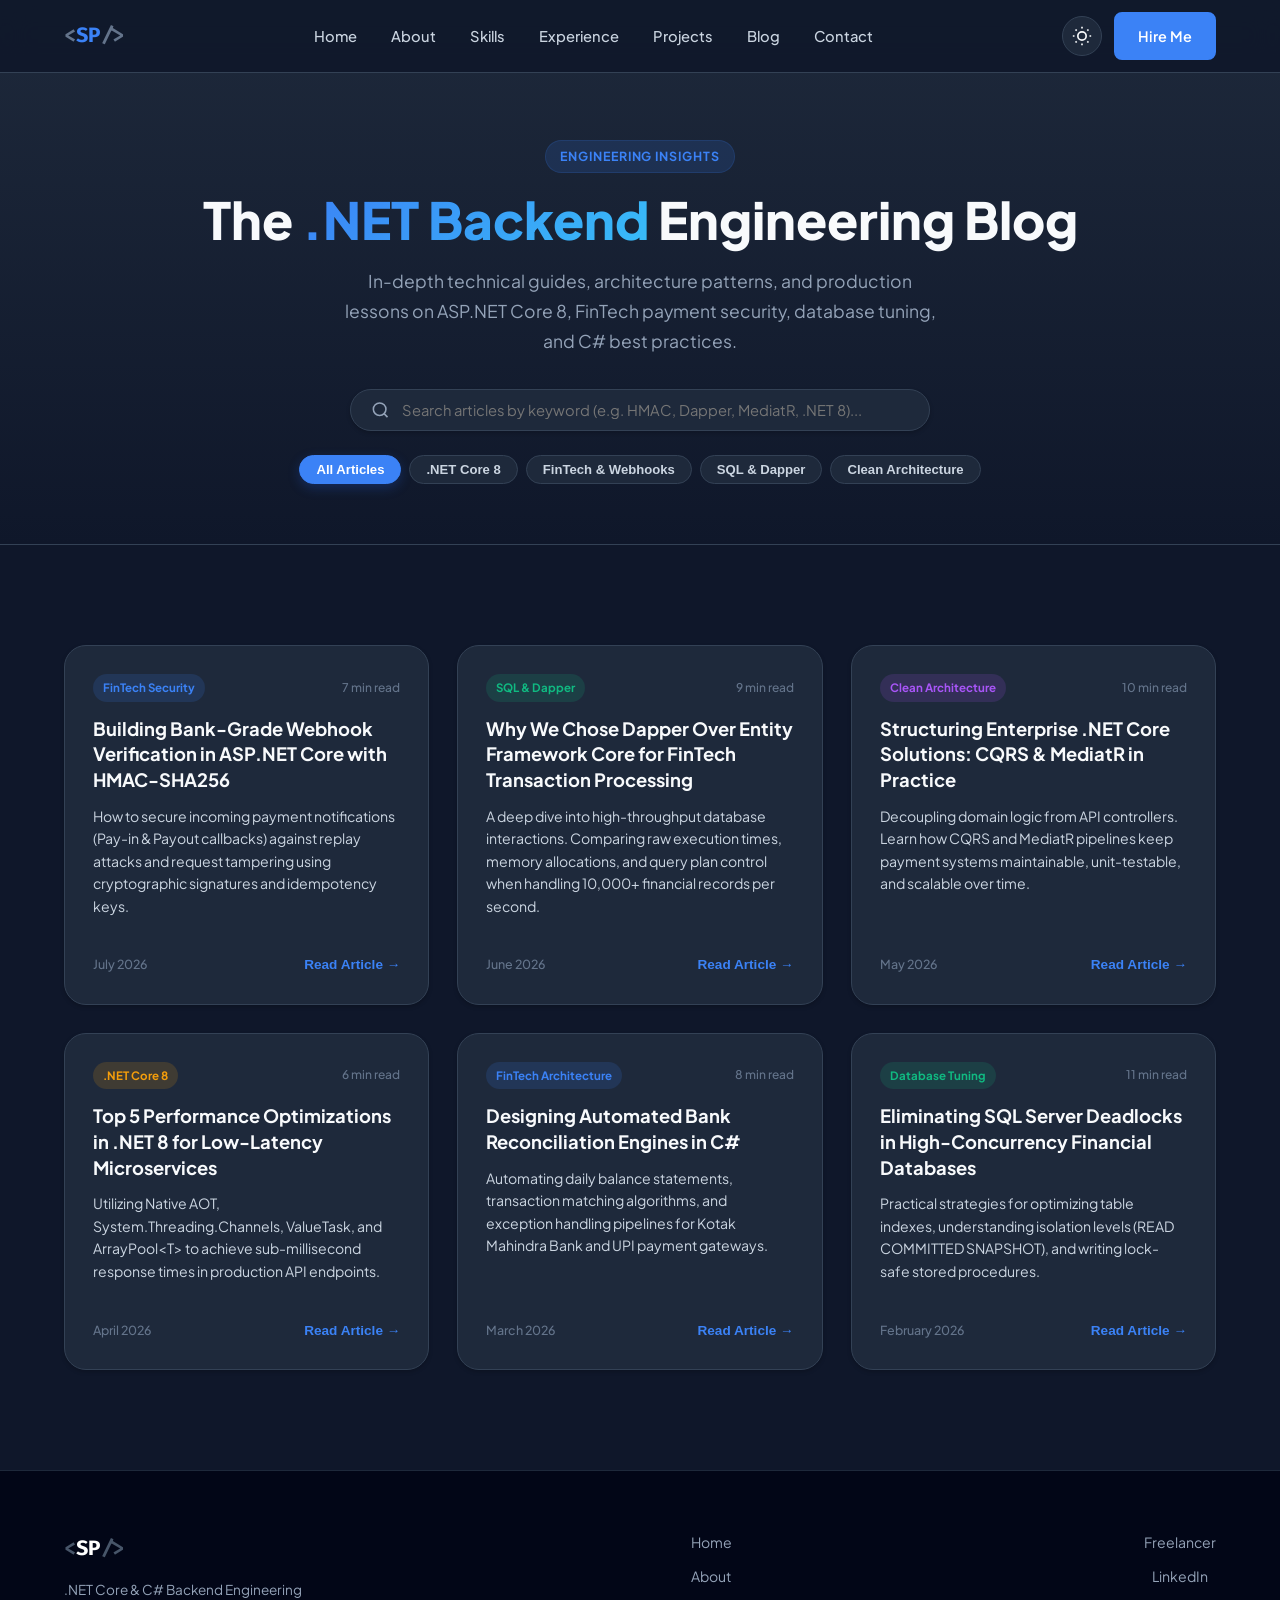
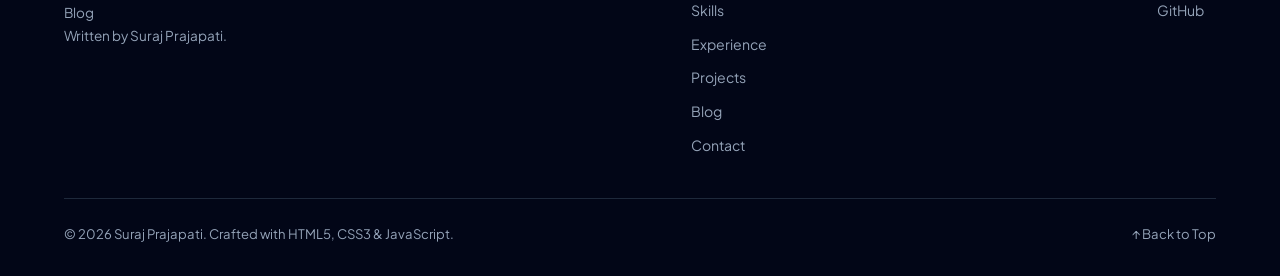
==== blog.html @ 9e641039 "Update portfolio & blog" ====
<!DOCTYPE html>
<html lang="en" data-theme="dark">
<head>
  <meta charset="UTF-8" />
  <meta name="viewport" content="width=device-width, initial-scale=1.0" />
  <title>.NET Core & Backend Engineering Blog | Suraj Prajapati</title>
  <meta name="description" content="Technical articles on ASP.NET Core 8, C#, FinTech Payment Gateways, HMAC Webhooks, Clean Architecture, and SQL Server performance optimization by Suraj Prajapati." />
  <meta name="keywords" content=".NET Core Blog, C# Tutorials, Payment Gateway Webhooks, ASP.NET Core 8, Dapper vs EF Core, Clean Architecture C#" />
  <link rel="preconnect" href="https://fonts.googleapis.com" />
  <link rel="preconnect" href="https://fonts.gstatic.com" crossorigin />
  <link href="https://fonts.googleapis.com/css2?family=Plus+Jakarta+Sans:wght@300;400;500;600;700;800&family=Fira+Code:wght@400;500;600&display=swap" rel="stylesheet" />
  <link rel="stylesheet" href="style.css" />
</head>
<body>

  <!-- ===== NAVIGATION ===== -->
  <nav class="navbar" id="navbar">
    <div class="nav-container">
      <a href="index.html" class="nav-logo">
        <span class="logo-bracket">&lt;</span>SP<span class="logo-bracket">/&gt;</span>
      </a>
      <ul class="nav-links" id="navLinks">
        <li><a href="index.html#hero" class="nav-link">Home</a></li>
        <li><a href="index.html#about" class="nav-link">About</a></li>
        <li><a href="index.html#skills" class="nav-link">Skills</a></li>
        <li><a href="index.html#experience" class="nav-link">Experience</a></li>
        <li><a href="index.html#projects" class="nav-link">Projects</a></li>
        <li><a href="blog.html" class="nav-link active">Blog</a></li>
        <li><a href="index.html#contact" class="nav-link">Contact</a></li>
      </ul>
      <div class="nav-actions">
        <button class="theme-toggle" id="themeToggle" title="Toggle Theme" aria-label="Toggle theme">
          <svg class="sun-icon" width="20" height="20" viewBox="0 0 24 24" fill="none" stroke="currentColor" stroke-width="2"><circle cx="12" cy="12" r="5"/><path d="M12 1v2M12 21v2M4.22 4.22l1.42 1.42M18.36 18.36l1.42 1.42M1 12h2M21 12h2M4.22 19.78l1.42-1.42M18.36 5.64l1.42-1.42"/></svg>
          <svg class="moon-icon" width="20" height="20" viewBox="0 0 24 24" fill="none" stroke="currentColor" stroke-width="2"><path d="M21 12.79A9 9 0 1 1 11.21 3 7 7 0 0 0 21 12.79z"/></svg>
        </button>
        <a href="index.html#contact" class="btn btn-primary nav-cta">Hire Me</a>
      </div>
      <button class="hamburger" id="hamburger" aria-label="Toggle menu">
        <span></span><span></span><span></span>
      </button>
    </div>
  </nav>

  <!-- ===== BLOG HERO HEADER ===== -->
  <section class="blog-hero">
    <div class="container">
      <div class="blog-hero-content">
        <span class="section-tag">Engineering Insights</span>
        <h1 class="blog-title">The <span class="highlight">.NET Backend</span> Engineering Blog</h1>
        <p class="blog-subtitle">
          In-depth technical guides, architecture patterns, and production lessons on ASP.NET Core 8,
          FinTech payment security, database tuning, and C# best practices.
        </p>
        <div class="blog-search-bar">
          <svg width="20" height="20" viewBox="0 0 24 24" fill="none" stroke="currentColor" stroke-width="2"><circle cx="11" cy="11" r="8"/><line x1="21" y1="21" x2="16.65" y2="16.65"/></svg>
          <input type="text" id="blogSearchInput" placeholder="Search articles by keyword (e.g. HMAC, Dapper, MediatR, .NET 8)..." />
        </div>
        <div class="blog-tags-filter" id="blogFilterTags">
          <button class="filter-tag active" data-tag="all">All Articles</button>
          <button class="filter-tag" data-tag="netcore">.NET Core 8</button>
          <button class="filter-tag" data-tag="fintech">FinTech & Webhooks</button>
          <button class="filter-tag" data-tag="database">SQL & Dapper</button>
          <button class="filter-tag" data-tag="architecture">Clean Architecture</button>
        </div>
      </div>
    </div>
  </section>

  <!-- ===== BLOG POSTS GRID ===== -->
  <section class="section blog-grid-section">
    <div class="container">
      <div class="blog-grid" id="blogGrid">

        <!-- ARTICLE 1 -->
        <article class="blog-card" data-category="fintech" data-keywords="hmac sha256 webhook payment gateway security fintech net 8 c#">
          <div class="blog-card-meta">
            <span class="blog-badge fintech">FinTech Security</span>
            <span class="blog-read-time">7 min read</span>
          </div>
          <h2 class="blog-card-title">Building Bank-Grade Webhook Verification in ASP.NET Core with HMAC-SHA256</h2>
          <p class="blog-card-excerpt">
            How to secure incoming payment notifications (Pay-in & Payout callbacks) against replay attacks and request tampering using cryptographic signatures and idempotency keys.
          </p>
          <div class="blog-card-footer">
            <span class="blog-date">July 2026</span>
            <button class="read-article-btn" onclick="openBlogModal('post-1')">Read Article →</button>
          </div>
        </article>

        <!-- ARTICLE 2 -->
        <article class="blog-card" data-category="database" data-keywords="dapper ef core sql server performance high throughput benchmark c#">
          <div class="blog-card-meta">
            <span class="blog-badge database">SQL & Dapper</span>
            <span class="blog-read-time">9 min read</span>
          </div>
          <h2 class="blog-card-title">Why We Chose Dapper Over Entity Framework Core for FinTech Transaction Processing</h2>
          <p class="blog-card-excerpt">
            A deep dive into high-throughput database interactions. Comparing raw execution times, memory allocations, and query plan control when handling 10,000+ financial records per second.
          </p>
          <div class="blog-card-footer">
            <span class="blog-date">June 2026</span>
            <button class="read-article-btn" onclick="openBlogModal('post-2')">Read Article →</button>
          </div>
        </article>

        <!-- ARTICLE 3 -->
        <article class="blog-card" data-category="architecture" data-keywords="clean architecture cqrs mediatR solid principles pattern net 8">
          <div class="blog-card-meta">
            <span class="blog-badge architecture">Clean Architecture</span>
            <span class="blog-read-time">10 min read</span>
          </div>
          <h2 class="blog-card-title">Structuring Enterprise .NET Core Solutions: CQRS & MediatR in Practice</h2>
          <p class="blog-card-excerpt">
            Decoupling domain logic from API controllers. Learn how CQRS and MediatR pipelines keep payment systems maintainable, unit-testable, and scalable over time.
          </p>
          <div class="blog-card-footer">
            <span class="blog-date">May 2026</span>
            <button class="read-article-btn" onclick="openBlogModal('post-3')">Read Article →</button>
          </div>
        </article>

        <!-- ARTICLE 4 -->
        <article class="blog-card" data-category="netcore" data-keywords="net 8 performance garbage collector memory optimization async await">
          <div class="blog-card-meta">
            <span class="blog-badge netcore">.NET Core 8</span>
            <span class="blog-read-time">6 min read</span>
          </div>
          <h2 class="blog-card-title">Top 5 Performance Optimizations in .NET 8 for Low-Latency Microservices</h2>
          <p class="blog-card-excerpt">
            Utilizing Native AOT, System.Threading.Channels, ValueTask, and ArrayPool&lt;T&gt; to achieve sub-millisecond response times in production API endpoints.
          </p>
          <div class="blog-card-footer">
            <span class="blog-date">April 2026</span>
            <button class="read-article-btn" onclick="openBlogModal('post-4')">Read Article →</button>
          </div>
        </article>

        <!-- ARTICLE 5 -->
        <article class="blog-card" data-category="fintech" data-keywords="bank reconciliation kotak mahindra auto match algorithm batch processing">
          <div class="blog-card-meta">
            <span class="blog-badge fintech">FinTech Architecture</span>
            <span class="blog-read-time">8 min read</span>
          </div>
          <h2 class="blog-card-title">Designing Automated Bank Reconciliation Engines in C#</h2>
          <p class="blog-card-excerpt">
            Automating daily balance statements, transaction matching algorithms, and exception handling pipelines for Kotak Mahindra Bank and UPI payment gateways.
          </p>
          <div class="blog-card-footer">
            <span class="blog-date">March 2026</span>
            <button class="read-article-btn" onclick="openBlogModal('post-5')">Read Article →</button>
          </div>
        </article>

        <!-- ARTICLE 6 -->
        <article class="blog-card" data-category="database" data-keywords="sql server indexing stored procedure deadlock query optimization locking">
          <div class="blog-card-meta">
            <span class="blog-badge database">Database Tuning</span>
            <span class="blog-read-time">11 min read</span>
          </div>
          <h2 class="blog-card-title">Eliminating SQL Server Deadlocks in High-Concurrency Financial Databases</h2>
          <p class="blog-card-excerpt">
            Practical strategies for optimizing table indexes, understanding isolation levels (READ COMMITTED SNAPSHOT), and writing lock-safe stored procedures.
          </p>
          <div class="blog-card-footer">
            <span class="blog-date">February 2026</span>
            <button class="read-article-btn" onclick="openBlogModal('post-6')">Read Article →</button>
          </div>
        </article>

      </div>
    </div>
  </section>

  <!-- ===== FULL ARTICLE MODAL DIALOG ===== -->
  <div class="blog-modal-backdrop" id="blogModalBackdrop">
    <div class="blog-modal-container">
      <button class="blog-modal-close" onclick="closeBlogModal()">&times;</button>
      <div class="blog-modal-content" id="blogModalContent">
        <!-- Content inserted dynamically via JS -->
      </div>
    </div>
  </div>

  <!-- ===== FOOTER ===== -->
  <footer class="footer">
    <div class="container">
      <div class="footer-content">
        <div class="footer-brand">
          <a href="index.html" class="nav-logo">
            <span class="logo-bracket">&lt;</span>SP<span class="logo-bracket">/&gt;</span>
          </a>
          <p>.NET Core & C# Backend Engineering Blog<br/>Written by Suraj Prajapati.</p>
        </div>
        <div class="footer-links">
          <a href="index.html#hero">Home</a>
          <a href="index.html#about">About</a>
          <a href="index.html#skills">Skills</a>
          <a href="index.html#experience">Experience</a>
          <a href="index.html#projects">Projects</a>
          <a href="blog.html">Blog</a>
          <a href="index.html#contact">Contact</a>
        </div>
        <div class="footer-socials">
          <a href="https://www.freelancer.in/u/SurajBelduha08" target="_blank" rel="noopener" class="social-link">Freelancer</a>
          <a href="https://www.linkedin.com/in/suraj-prajapati-201ba222b/" target="_blank" rel="noopener" class="social-link">LinkedIn</a>
          <a href="https://github.com/surajbelduha" target="_blank" rel="noopener" class="social-link">GitHub</a>
        </div>
      </div>
      <div class="footer-bottom">
        <p>© 2026 Suraj Prajapati. Crafted with HTML5, CSS3 & JavaScript.</p>
        <a href="#" class="back-to-top">↑ Back to Top</a>
      </div>
    </div>
  </footer>

  <script src="script.js"></script>
</body>
</html>
---- style.css ----
/* =============================================
   SURAJ PRAJAPATI — PORTFOLIO STYLESHEET
   Modern, Sleek, Professional Theme (Light & Dark Mode)
   ============================================= */

/* ── RESET & VARIABLES ─────────────────────── */
*, *::before, *::after { box-sizing: border-box; margin: 0; padding: 0; }

:root {
  /* Dark Mode Default */
  --primary:        #3b82f6;
  --primary-dark:   #2563eb;
  --primary-light:  rgba(59, 130, 246, 0.15);
  --accent:         #38bdf8;
  --text-dark:      #f8fafc;
  --text-med:       #cbd5e1;
  --text-light:     #94a3b8;
  --text-xlight:    #64748b;
  --bg:             #0f172a;
  --bg-alt:         #1e293b;
  --bg-card:        #1e293b;
  --border:         #334155;
  --border-light:   #1e293b;
  --shadow-sm:      0 2px 4px rgba(0,0,0,.2);
  --shadow-md:      0 8px 24px rgba(0,0,0,.3);
  --shadow-lg:      0 20px 50px rgba(0,0,0,.5);
  --radius-sm:      8px;
  --radius-md:      14px;
  --radius-lg:      22px;
  --transition:     all .25s cubic-bezier(.4,0,.2,1);
  --font-main:      'Plus Jakarta Sans', system-ui, sans-serif;
  --font-code:      'Fira Code', monospace;
}

[data-theme="light"] {
  --primary:        #2563eb;
  --primary-dark:   #1d4ed8;
  --primary-light:  #eff6ff;
  --accent:         #0ea5e9;
  --text-dark:      #0f172a;
  --text-med:       #334155;
  --text-light:     #64748b;
  --text-xlight:    #94a3b8;
  --bg:             #ffffff;
  --bg-alt:         #f8fafc;
  --bg-card:        #ffffff;
  --border:         #e2e8f0;
  --border-light:   #f1f5f9;
  --shadow-sm:      0 1px 3px rgba(0,0,0,.06), 0 1px 2px rgba(0,0,0,.04);
  --shadow-md:      0 4px 16px rgba(0,0,0,.08), 0 2px 8px rgba(0,0,0,.04);
  --shadow-lg:      0 20px 50px rgba(0,0,0,.10), 0 8px 20px rgba(0,0,0,.05);
}

html { scroll-behavior: smooth; }
body { font-family: var(--font-main); background: var(--bg); color: var(--text-dark); line-height: 1.7; overflow-x: hidden; transition: background-color .3s ease, color .3s ease; }

/* ── TYPOGRAPHY ─────────────────────────────── */
h1,h2,h3,h4 { line-height: 1.25; color: var(--text-dark); }
a { text-decoration: none; color: inherit; }
ul { list-style: none; }
img { max-width: 100%; }
.highlight { color: var(--primary); background: linear-gradient(135deg, var(--primary), var(--accent)); -webkit-background-clip: text; -webkit-text-fill-color: transparent; }

/* ── CONTAINER ──────────────────────────────── */
.container { max-width: 1200px; margin: 0 auto; padding: 0 24px; }

/* ── BUTTONS ────────────────────────────────── */
.btn {
  display: inline-flex; align-items: center; gap: 8px;
  padding: 10px 22px; border-radius: var(--radius-sm);
  font-size: .9rem; font-weight: 600; cursor: pointer;
  border: 2px solid transparent; transition: var(--transition);
}
.btn-primary {
  background: var(--primary); color: #fff; border-color: var(--primary);
}
.btn-primary:hover { background: var(--primary-dark); border-color: var(--primary-dark); transform: translateY(-2px); box-shadow: 0 6px 20px rgba(37,99,235,.35); }
.btn-outline {
  background: transparent; color: var(--primary); border-color: var(--primary);
}
.btn-outline:hover { background: var(--primary-light); color: var(--primary); transform: translateY(-2px); }
.btn-lg { padding: 13px 30px; font-size: 1rem; border-radius: var(--radius-md); }
.btn-sm { padding: 8px 16px; font-size: .85rem; border-radius: var(--radius-sm); }
.btn-full { width: 100%; justify-content: center; }

/* ── SECTION COMMONS ────────────────────────── */
.section { padding: 100px 0; }
.section:nth-child(even) { background: var(--bg-alt); }

.section-header { text-align: center; margin-bottom: 64px; }
.section-tag {
  display: inline-block; background: var(--primary-light); color: var(--primary);
  font-size: .78rem; font-weight: 700; letter-spacing: .08em; text-transform: uppercase;
  padding: 5px 14px; border-radius: 100px; margin-bottom: 14px; border: 1px solid var(--primary-light);
}
.section-title { font-size: clamp(1.8rem, 3vw, 2.6rem); font-weight: 800; color: var(--text-dark); margin-bottom: 12px; }
.section-subtitle { color: var(--text-light); font-size: 1.05rem; max-width: 540px; margin: 0 auto; }

/* =============================================
   NAVBAR & THEME TOGGLE
   ============================================= */
.navbar {
  position: fixed; top: 0; left: 0; right: 0; z-index: 1000;
  background: rgba(15, 23, 42, 0.85); backdrop-filter: blur(14px);
  border-bottom: 1px solid var(--border);
  transition: var(--transition);
}
[data-theme="light"] .navbar { background: rgba(255,255,255,.9); }

.navbar.scrolled { box-shadow: var(--shadow-md); }
.nav-container {
  max-width: 1200px; margin: 0 auto; padding: 0 24px;
  height: 72px; display: flex; align-items: center; justify-content: space-between;
}
.nav-logo {
  font-family: var(--font-code); font-size: 1.3rem; font-weight: 700; color: var(--primary);
}
.logo-bracket { color: var(--text-xlight); }
.nav-links { display: flex; gap: 6px; }
.nav-link {
  color: var(--text-med); font-size: .92rem; font-weight: 500;
  padding: 8px 14px; border-radius: var(--radius-sm); transition: var(--transition);
}
.nav-link:hover, .nav-link.active { color: var(--primary); background: var(--primary-light); }
.nav-actions { display: flex; align-items: center; gap: 12px; }
.theme-toggle {
  background: var(--bg-card); border: 1px solid var(--border);
  color: var(--text-dark); width: 40px; height: 40px; border-radius: 50%;
  display: flex; align-items: center; justify-content: center; cursor: pointer;
  transition: var(--transition);
}
.theme-toggle:hover { border-color: var(--primary); transform: rotate(15deg); }
[data-theme="dark"] .sun-icon { display: block; }
[data-theme="dark"] .moon-icon { display: none; }
[data-theme="light"] .sun-icon { display: none; }
[data-theme="light"] .moon-icon { display: block; }

.hamburger { display: none; flex-direction: column; gap: 5px; background: none; border: none; cursor: pointer; padding: 8px; }
.hamburger span { display: block; width: 22px; height: 2px; background: var(--text-dark); border-radius: 2px; transition: var(--transition); }

/* =============================================
   HERO SECTION
   ============================================= */
.hero {
  min-height: 100vh; display: flex; align-items: center;
  padding: 110px 0 60px; position: relative; overflow: hidden;
}
.hero-bg-shapes { position: absolute; inset: 0; pointer-events: none; }
.shape {
  position: absolute; border-radius: 50%;
  background: radial-gradient(circle, rgba(59, 130, 246, 0.12) 0%, transparent 70%);
}
.shape-1 { width: 600px; height: 600px; top: -200px; right: -100px; }
.shape-2 { width: 450px; height: 450px; bottom: -100px; left: -100px; }
.shape-3 { width: 300px; height: 300px; top: 40%; left: 40%; }
.grid-overlay {
  position: absolute; inset: 0;
  background-image: radial-gradient(var(--border) 1px, transparent 1px);
  background-size: 32px 32px; opacity: 0.25;
}

.hero-container {
  max-width: 1200px; margin: 0 auto; padding: 0 24px;
  display: grid; grid-template-columns: 1fr 1fr; gap: 60px; align-items: center; width: 100%; position: relative; z-index: 2;
}
.hero-badge {
  display: inline-flex; align-items: center; gap: 8px;
  background: var(--bg-card); border: 1px solid var(--border); border-radius: 100px;
  padding: 6px 16px; font-size: .82rem; font-weight: 600; color: var(--text-med);
  margin-bottom: 22px; box-shadow: var(--shadow-sm);
}
.badge-dot {
  width: 8px; height: 8px; border-radius: 50%; background: #22c55e;
  animation: pulse-green 2s infinite;
}
@keyframes pulse-green {
  0%,100% { box-shadow: 0 0 0 0 rgba(34,197,94,.4); }
  50% { box-shadow: 0 0 0 6px rgba(34,197,94,0); }
}
.hero-title {
  font-size: clamp(2.4rem, 4.5vw, 3.6rem); font-weight: 800;
  line-height: 1.15; margin-bottom: 20px; color: var(--text-dark);
}
.hero-role {
  display: flex; align-items: center; gap: 10px;
  font-size: 1.25rem; font-weight: 500; color: var(--text-med); margin-bottom: 22px; height: 36px;
}
.role-prefix { flex-shrink: 0; }
.role-rotator { position: relative; overflow: hidden; height: 36px; flex: 1; }
.role-item {
  position: absolute; top: 0; left: 0; color: var(--primary); font-weight: 700;
  opacity: 0; transform: translateY(20px); transition: all .5s ease;
}
.role-item.active { opacity: 1; transform: translateY(0); }
.role-item.leaving { opacity: 0; transform: translateY(-20px); }

.hero-desc {
  color: var(--text-med); font-size: 1.05rem; max-width: 490px; margin-bottom: 32px; line-height: 1.8;
}
.hero-stats {
  display: flex; align-items: center; gap: 24px; margin-bottom: 36px;
}
.stat { text-align: center; }
.stat-num { display: block; font-size: 1.8rem; font-weight: 800; color: var(--primary); line-height: 1; }
.stat-label { font-size: .75rem; color: var(--text-light); font-weight: 500; margin-top: 4px; }
.stat-divider { width: 1px; height: 40px; background: var(--border); }
.hero-actions { display: flex; gap: 14px; margin-bottom: 32px; flex-wrap: wrap; }
.hero-socials { display: flex; gap: 12px; }
.social-link {
  width: 42px; height: 42px; display: flex; align-items: center; justify-content: center;
  border: 1px solid var(--border); border-radius: var(--radius-sm); color: var(--text-light);
  background: var(--bg-card); transition: var(--transition);
}
.social-link:hover { color: var(--primary); border-color: var(--primary); background: var(--primary-light); transform: translateY(-3px); }

/* Hero Visual Card */
.hero-visual { position: relative; }
.profile-card {
  background: var(--bg-card); border: 1px solid var(--border); border-radius: var(--radius-lg);
  padding: 28px; box-shadow: var(--shadow-lg); max-width: 310px; margin: 0 auto 24px;
  animation: float 6s ease-in-out infinite; backdrop-filter: blur(8px);
}
@keyframes float { 0%,100% { transform: translateY(0); } 50% { transform: translateY(-10px); } }
.profile-avatar { position: relative; width: 90px; height: 90px; margin: 0 auto 16px; }
.avatar-photo {
  width: 90px; height: 90px; border-radius: 50%;
  object-fit: cover; object-position: center top;
  display: block; border: 2px solid var(--primary);
}
.avatar-ring {
  position: absolute; inset: -5px; border-radius: 50%;
  border: 2px dashed var(--primary); opacity: .5; animation: rotate 20s linear infinite;
}
@keyframes rotate { 100% { transform: rotate(360deg); } }
.avatar-status {
  position: absolute; bottom: 4px; right: 4px;
  width: 14px; height: 14px; background: #22c55e; border-radius: 50%;
  border: 2px solid var(--bg-card);
}
.profile-info { text-align: center; margin-bottom: 16px; }
.profile-info h3 { font-size: 1.15rem; font-weight: 700; }
.profile-info p { color: var(--text-light); font-size: .85rem; }
.profile-location { display: inline-flex; align-items: center; gap: 4px; color: var(--text-xlight); font-size: .8rem; margin-top: 4px; }
.profile-tags { display: flex; gap: 6px; justify-content: center; flex-wrap: wrap; }
.tag { background: var(--primary-light); color: var(--primary); font-size: .75rem; font-weight: 600; padding: 3px 10px; border-radius: 100px; }

/* Code snippet */
.code-snippet {
  background: #0f172a; border: 1px solid var(--border); border-radius: var(--radius-md); overflow: hidden;
  box-shadow: var(--shadow-lg); font-family: var(--font-code); font-size: .78rem;
  max-width: 340px; margin: 0 auto;
}
.code-header { background: #020617; padding: 10px 14px; display: flex; align-items: center; gap: 10px; border-bottom: 1px solid #1e293b; }
.code-dots { display: flex; gap: 6px; }
.dot { width: 10px; height: 10px; border-radius: 50%; }
.dot.red { background: #ef4444; }
.dot.yellow { background: #f59e0b; }
.dot.green { background: #22c55e; }
.code-filename { color: #94a3b8; font-size: .75rem; margin-left: auto; }
.code-body { padding: 16px; color: #cbd5e1; line-height: 1.7; overflow-x: auto; }
.code-body .kw { color: #93c5fd; }
.code-body .type { color: #6ee7b7; }
.code-body .fn { color: #fde68a; }
.code-body .cm { color: #64748b; font-style: italic; }

/* Floating badges */
.tech-float {
  position: absolute; background: var(--bg-card); border: 1px solid var(--border);
  border-radius: 100px; padding: 7px 16px; font-size: .8rem; font-weight: 700;
  color: var(--primary); box-shadow: var(--shadow-md);
  animation: float 5s ease-in-out infinite;
}
.tech-1 { top: 10px; left: -30px; animation-delay: 0s; }
.tech-2 { top: 50%; right: -20px; animation-delay: 1.5s; }
.tech-3 { bottom: 20px; left: 10px; animation-delay: 3s; }

.scroll-down {
  position: absolute; bottom: 30px; left: 50%; transform: translateX(-50%);
  color: var(--text-xlight); animation: bounce 2s ease-in-out infinite;
  display: flex; align-items: center; justify-content: center;
  width: 38px; height: 38px; border: 1px solid var(--border); border-radius: 50%;
  background: var(--bg-card);
}
@keyframes bounce { 0%,100% { transform: translateX(-50%) translateY(0); } 50% { transform: translateX(-50%) translateY(-6px); } }

/* =============================================
   ABOUT SECTION
   ============================================= */
.about-grid { display: grid; grid-template-columns: 1fr .8fr; gap: 60px; align-items: start; }
.about-lead { font-size: 1.1rem; font-weight: 500; color: var(--text-dark); margin-bottom: 18px; }
.about-text p { color: var(--text-med); margin-bottom: 16px; }
.about-highlights { display: grid; grid-template-columns: 1fr 1fr; gap: 16px; margin: 28px 0; }
.highlight-item { display: flex; gap: 12px; align-items: flex-start; padding: 16px; border: 1px solid var(--border); border-radius: var(--radius-md); background: var(--bg-card); }
.highlight-icon { font-size: 1.4rem; flex-shrink: 0; }
.highlight-item strong { display: block; font-size: .92rem; margin-bottom: 2px; }
.highlight-item p { color: var(--text-light); font-size: .78rem; margin: 0; }
.about-actions { display: flex; gap: 14px; margin-top: 28px; }

.info-card {
  background: var(--bg-card); border: 1px solid var(--border); border-radius: var(--radius-lg);
  padding: 24px; margin-bottom: 20px; box-shadow: var(--shadow-sm);
}
.info-row { display: flex; justify-content: space-between; align-items: center; padding: 10px 0; border-bottom: 1px solid var(--border-light); }
.info-row:last-child { border-bottom: none; }
.info-label { font-size: .82rem; color: var(--text-light); font-weight: 500; }
.info-value { font-size: .88rem; font-weight: 600; color: var(--text-dark); }
.info-value.available { color: #22c55e; }

.domains-card {
  background: var(--bg-card); border: 1px solid var(--border); border-radius: var(--radius-lg);
  padding: 24px; box-shadow: var(--shadow-sm);
}
.domains-card h4 { font-size: .85rem; color: var(--text-light); text-transform: uppercase; letter-spacing: .06em; margin-bottom: 14px; }
.domain-list { display: flex; flex-wrap: wrap; gap: 8px; }
.domain-item { background: var(--bg-alt); border: 1px solid var(--border); border-radius: var(--radius-sm); padding: 6px 12px; font-size: .82rem; font-weight: 500; color: var(--text-med); }

.about-photo-wrap {
  position: relative; margin-bottom: 20px; text-align: center;
}
.about-photo {
  width: 100%; max-width: 270px; height: 300px;
  object-fit: cover; object-position: center top;
  border-radius: var(--radius-lg);
  border: 3px solid var(--border);
  box-shadow: var(--shadow-md);
  display: block; margin: 0 auto;
  transition: var(--transition);
}
.about-photo:hover { transform: scale(1.02); box-shadow: var(--shadow-lg); }
.about-photo-badge {
  position: absolute; bottom: 14px; left: 50%; transform: translateX(-50%);
  background: var(--bg-card); border: 1px solid var(--border); border-radius: 100px;
  padding: 6px 16px; font-size: .8rem; font-weight: 600;
  color: var(--text-med); white-space: nowrap; box-shadow: var(--shadow-md);
  display: inline-flex; align-items: center; gap: 7px;
}

/* =============================================
   SKILLS SECTION
   ============================================= */
.skills-grid { display: grid; grid-template-columns: repeat(2, 1fr); gap: 24px; margin-bottom: 48px; }
.skill-category {
  background: var(--bg-card); border: 1px solid var(--border); border-radius: var(--radius-lg);
  padding: 28px; box-shadow: var(--shadow-sm); transition: var(--transition);
}
.skill-category:hover { box-shadow: var(--shadow-md); border-color: var(--primary); transform: translateY(-3px); }
.skill-cat-icon { font-size: 1.8rem; margin-bottom: 12px; }
.skill-cat-title { font-size: 1.05rem; font-weight: 700; margin-bottom: 20px; color: var(--text-dark); }
.skill-item { margin-bottom: 16px; }
.skill-name { display: block; font-size: .84rem; font-weight: 600; color: var(--text-med); margin-bottom: 6px; }
.skill-bar { height: 7px; background: var(--border); border-radius: 100px; overflow: hidden; margin-bottom: 4px; }
.skill-fill { height: 100%; background: linear-gradient(90deg, var(--primary), var(--accent)); border-radius: 100px; width: 0; transition: width 1.4s cubic-bezier(.4,0,.2,1); }
.skill-pct { font-size: .72rem; color: var(--text-xlight); font-weight: 600; }

.tech-badges { display: flex; flex-wrap: wrap; gap: 10px; justify-content: center; }
.tech-badge {
  background: var(--bg-card); border: 1px solid var(--border); border-radius: 100px;
  padding: 7px 16px; font-size: .82rem; font-weight: 600; color: var(--text-med);
  transition: var(--transition); cursor: default;
}
.tech-badge:hover { border-color: var(--primary); color: var(--primary); background: var(--primary-light); transform: translateY(-2px); }

/* =============================================
   EXPERIENCE SECTION
   ============================================= */
.timeline { max-width: 860px; margin: 0 auto; }
.timeline-item { display: grid; grid-template-columns: 28px 1fr; gap: 24px; margin-bottom: 40px; }
.timeline-marker { display: flex; flex-direction: column; align-items: center; }
.marker-dot {
  width: 14px; height: 14px; border-radius: 50%;
  background: var(--bg-card); border: 2px solid var(--border); flex-shrink: 0; margin-top: 22px;
}
.marker-dot.current { background: var(--primary); border-color: var(--primary); box-shadow: 0 0 0 4px var(--primary-light); }
.marker-line { flex: 1; width: 2px; background: var(--border); margin-top: 4px; margin-bottom: -20px; }
.timeline-card {
  background: var(--bg-card); border: 1px solid var(--border); border-radius: var(--radius-lg);
  padding: 28px; box-shadow: var(--shadow-sm); transition: var(--transition);
}
.timeline-card:hover { box-shadow: var(--shadow-md); border-color: var(--primary); }
.timeline-card.current-job { border-color: var(--primary); border-width: 2px; }
.job-header { display: flex; justify-content: space-between; align-items: flex-start; gap: 16px; margin-bottom: 12px; flex-wrap: wrap; }
.job-title { font-size: 1.15rem; font-weight: 700; margin-bottom: 4px; }
.job-company { color: var(--primary); font-weight: 600; font-size: .9rem; }
.job-meta { display: flex; flex-direction: column; gap: 4px; align-items: flex-end; }
.job-duration { background: var(--primary-light); color: var(--primary); font-size: .75rem; font-weight: 700; padding: 3px 10px; border-radius: 100px; }
.job-type { font-size: .75rem; color: var(--text-xlight); font-weight: 500; }
.job-project { background: var(--bg-alt); border-radius: var(--radius-sm); padding: 8px 14px; margin-bottom: 14px; font-size: .85rem; color: var(--text-med); border: 1px solid var(--border); }
.job-project .project-label { color: var(--text-xlight); margin-right: 6px; }
.job-points { margin-bottom: 16px; }
.job-points li { font-size: .88rem; color: var(--text-med); padding: 5px 0; padding-left: 16px; position: relative; }
.job-points li::before { content: '→'; position: absolute; left: 0; color: var(--primary); font-size: .75rem; }
.job-tags { display: flex; flex-wrap: wrap; gap: 8px; }
.job-tags span { background: var(--bg-alt); border: 1px solid var(--border); border-radius: 100px; padding: 3px 10px; font-size: .75rem; font-weight: 600; color: var(--text-light); }

/* =============================================
   PROJECTS SECTION
   ============================================= */
.projects-grid { display: grid; grid-template-columns: repeat(3, 1fr); gap: 24px; }
.project-card {
  background: var(--bg-card); border: 1px solid var(--border); border-radius: var(--radius-lg);
  padding: 28px; box-shadow: var(--shadow-sm); transition: var(--transition);
  display: flex; flex-direction: column;
}
.project-card:hover { box-shadow: var(--shadow-lg); transform: translateY(-5px); border-color: var(--primary); }
.project-card.featured { grid-column: span 2; border-color: var(--primary); border-width: 2px; }
.project-header { display: flex; justify-content: space-between; align-items: flex-start; margin-bottom: 14px; }
.project-icon { font-size: 2rem; }
.project-badge { font-size: .72rem; font-weight: 700; padding: 4px 10px; border-radius: 100px; }
.featured-badge { background: var(--primary); color: #fff; }
.project-title { font-size: 1.1rem; font-weight: 700; margin-bottom: 12px; color: var(--text-dark); }
.project-desc { color: var(--text-med); font-size: .88rem; line-height: 1.7; margin-bottom: 16px; flex: 1; }
.project-features { display: flex; flex-direction: column; gap: 4px; margin-bottom: 16px; }
.project-features span { font-size: .8rem; color: var(--text-med); }
.project-tech { display: flex; flex-wrap: wrap; gap: 6px; margin-top: auto; }
.project-tech span { background: var(--primary-light); color: var(--primary); font-size: .72rem; font-weight: 700; padding: 3px 10px; border-radius: 100px; }

/* =============================================
   API SANDBOX PLAYGROUND
   ============================================= */
.api-sandbox-card {
  background: #020617; border: 1px solid var(--border); border-radius: var(--radius-lg);
  overflow: hidden; box-shadow: var(--shadow-lg); color: #f8fafc;
}
.sandbox-header {
  background: #0f172a; padding: 16px 24px; display: flex; justify-content: space-between;
  align-items: center; border-bottom: 1px solid #1e293b; flex-wrap: wrap; gap: 12px;
}
.sandbox-title { display: flex; align-items: center; gap: 12px; font-family: var(--font-code); }
.http-badge { font-size: .75rem; font-weight: 700; padding: 3px 8px; border-radius: 4px; }
.http-badge.post { background: #22c55e; color: #000; }
.api-endpoint { font-size: .9rem; color: #38bdf8; font-weight: 600; }

.sandbox-body { display: grid; grid-template-columns: 1fr 1fr; gap: 20px; padding: 24px; }
.sandbox-label { font-size: .8rem; font-weight: 600; color: #94a3b8; margin-bottom: 8px; display: block; }
.code-input, .code-output {
  width: 100%; font-family: var(--font-code); font-size: .82rem; line-height: 1.6;
  background: #090d16; border: 1px solid #1e293b; border-radius: var(--radius-sm);
  padding: 14px; color: #38bdf8; outline: none; resize: none;
}
.code-output { color: #4ade80; margin: 0; min-height: 180px; overflow-x: auto; white-space: pre-wrap; }

/* =============================================
   CONTACT SECTION
   ============================================= */
.contact-grid { display: grid; grid-template-columns: 1fr 1.4fr; gap: 60px; align-items: start; }
.contact-card-item {
  display: flex; gap: 16px; align-items: flex-start; padding: 18px;
  border: 1px solid var(--border); border-radius: var(--radius-md);
  background: var(--bg-card); margin-bottom: 16px; box-shadow: var(--shadow-sm);
  transition: var(--transition);
}
.contact-card-item:hover { border-color: var(--primary); box-shadow: var(--shadow-md); }
.contact-icon { font-size: 1.4rem; flex-shrink: 0; margin-top: 2px; }
.contact-card-item h4 { font-size: .82rem; color: var(--text-light); font-weight: 600; margin-bottom: 4px; }
.contact-card-item a, .contact-card-item span { font-size: .9rem; font-weight: 600; color: var(--text-dark); }
.contact-card-item a:hover { color: var(--primary); }
.availability-badge {
  display: flex; align-items: center; gap: 10px; padding: 14px 18px;
  background: rgba(34, 197, 94, 0.12); border: 1px solid rgba(34, 197, 94, 0.3); border-radius: var(--radius-md);
  font-size: .88rem; font-weight: 600; color: #22c55e; margin-top: 8px;
}
.avail-dot { width: 10px; height: 10px; background: #22c55e; border-radius: 50%; flex-shrink: 0; animation: pulse-green 2s infinite; }

/* Contact Form */
.contact-form { background: var(--bg-card); border: 1px solid var(--border); border-radius: var(--radius-lg); padding: 36px; box-shadow: var(--shadow-md); }
.form-group { margin-bottom: 20px; }
.form-group label { display: block; font-size: .84rem; font-weight: 600; color: var(--text-med); margin-bottom: 6px; }
.form-group input,
.form-group select,
.form-group textarea {
  width: 100%; padding: 11px 14px;
  border: 1.5px solid var(--border); border-radius: var(--radius-sm);
  font-family: var(--font-main); font-size: .9rem; color: var(--text-dark);
  background: var(--bg); transition: var(--transition); outline: none; resize: vertical;
}
.form-group input:focus,
.form-group select:focus,
.form-group textarea:focus { border-color: var(--primary); box-shadow: 0 0 0 3px var(--primary-light); }
.form-group input::placeholder,
.form-group textarea::placeholder { color: var(--text-xlight); }
.form-success { margin-top: 14px; padding: 12px 16px; background: rgba(34, 197, 94, 0.15); border: 1px solid rgba(34, 197, 94, 0.4); border-radius: var(--radius-sm); color: #22c55e; font-weight: 600; font-size: .88rem; }

/* =============================================
   FOOTER
   ============================================= */
.footer { background: #020617; color: #94a3b8; padding: 60px 0 30px; border-top: 1px solid #1e293b; }
.footer-content { display: flex; justify-content: space-between; align-items: flex-start; gap: 40px; margin-bottom: 40px; flex-wrap: wrap; }
.footer-brand .nav-logo { color: #fff; font-size: 1.3rem; display: block; margin-bottom: 12px; }
.footer-brand .logo-bracket { color: #475569; }
.footer-brand p { font-size: .85rem; line-height: 1.7; max-width: 250px; }
.footer-links { display: flex; flex-direction: column; gap: 10px; }
.footer-links a { font-size: .88rem; color: #94a3b8; transition: var(--transition); }
.footer-links a:hover { color: #fff; }
.footer-socials { display: flex; flex-direction: column; gap: 10px; }
.footer-socials .social-link { font-size: .88rem; color: #94a3b8; border: none; width: auto; height: auto; background: none; }
.footer-socials .social-link:hover { color: #fff; background: none; transform: none; }
.footer-bottom { border-top: 1px solid #1e293b; padding-top: 24px; display: flex; justify-content: space-between; align-items: center; font-size: .82rem; flex-wrap: wrap; gap: 12px; }
.back-to-top { color: #94a3b8; transition: var(--transition); }
.back-to-top:hover { color: #fff; }

/* =============================================
   BLOG SECTION & PAGES
   ============================================= */
.blog-hero {
  padding: 140px 0 60px; background: linear-gradient(180deg, var(--bg-alt) 0%, var(--bg) 100%);
  text-align: center; border-bottom: 1px solid var(--border);
}
.blog-title { font-size: clamp(2.2rem, 4vw, 3.4rem); font-weight: 800; margin-bottom: 16px; }
.blog-subtitle { color: var(--text-light); font-size: 1.1rem; max-width: 600px; margin: 0 auto 32px; }

.blog-search-bar {
  display: flex; align-items: center; gap: 12px; max-width: 580px; margin: 0 auto 24px;
  background: var(--bg-card); border: 1.5px solid var(--border); border-radius: 100px;
  padding: 10px 20px; box-shadow: var(--shadow-sm); color: var(--text-light);
  transition: var(--transition);
}
.blog-search-bar:focus-within { border-color: var(--primary); box-shadow: 0 0 0 3px var(--primary-light); }
.blog-search-bar input {
  border: none; background: transparent; outline: none; width: 100%;
  font-family: var(--font-main); font-size: .92rem; color: var(--text-dark);
}

.blog-tags-filter { display: flex; flex-wrap: wrap; gap: 8px; justify-content: center; margin-top: 16px; }
.filter-tag {
  background: var(--bg-card); border: 1px solid var(--border); border-radius: 100px;
  padding: 6px 16px; font-size: .82rem; font-weight: 600; color: var(--text-med);
  cursor: pointer; transition: var(--transition);
}
.filter-tag:hover, .filter-tag.active {
  background: var(--primary); color: #fff; border-color: var(--primary); box-shadow: 0 4px 12px rgba(37,99,235,.25);
}

.blog-grid { display: grid; grid-template-columns: repeat(3, 1fr); gap: 28px; }
.blog-card {
  background: var(--bg-card); border: 1px solid var(--border); border-radius: var(--radius-lg);
  padding: 28px; box-shadow: var(--shadow-sm); transition: var(--transition);
  display: flex; flex-direction: column; justify-content: space-between;
}
.blog-card:hover { transform: translateY(-5px); border-color: var(--primary); box-shadow: var(--shadow-lg); }
.blog-card-meta { display: flex; justify-content: space-between; align-items: center; margin-bottom: 14px; }
.blog-badge { font-size: .72rem; font-weight: 700; padding: 4px 10px; border-radius: 100px; }
.blog-badge.fintech { background: rgba(59, 130, 246, 0.15); color: var(--primary); }
.blog-badge.database { background: rgba(16, 185, 129, 0.15); color: #10b981; }
.blog-badge.architecture { background: rgba(168, 85, 247, 0.15); color: #a855f7; }
.blog-badge.netcore { background: rgba(245, 158, 11, 0.15); color: #f59e0b; }

.blog-read-time { font-size: .75rem; color: var(--text-xlight); font-weight: 500; }
.blog-card-title { font-size: 1.15rem; font-weight: 700; margin-bottom: 12px; line-height: 1.4; color: var(--text-dark); }
.blog-card-excerpt { font-size: .88rem; color: var(--text-med); margin-bottom: 20px; line-height: 1.6; flex-grow: 1; }
.blog-card-footer { display: flex; justify-content: space-between; align-items: center; border-top: 1px solid var(--border-light); padding-top: 16px; margin-top: auto; }
.blog-date { font-size: .78rem; color: var(--text-xlight); font-weight: 500; }
.read-article-btn { background: none; border: none; color: var(--primary); font-weight: 700; font-size: .85rem; cursor: pointer; transition: var(--transition); }
.read-article-btn:hover { color: var(--accent); transform: translateX(3px); }

/* Modal Reader Backdrop */
.blog-modal-backdrop {
  position: fixed; inset: 0; z-index: 2000;
  background: rgba(0, 0, 0, 0.75); backdrop-filter: blur(8px);
  display: flex; align-items: center; justify-content: center; padding: 24px;
  opacity: 0; pointer-events: none; transition: opacity .3s ease;
}
.blog-modal-backdrop.open { opacity: 1; pointer-events: auto; }
.blog-modal-container {
  background: var(--bg-card); border: 1px solid var(--border); border-radius: var(--radius-lg);
  max-width: 800px; width: 100%; max-height: 85vh; overflow-y: auto;
  position: relative; padding: 36px; box-shadow: var(--shadow-lg);
  transform: translateY(20px); transition: transform .3s ease;
}
.blog-modal-backdrop.open .blog-modal-container { transform: translateY(0); }
.blog-modal-close {
  position: absolute; top: 20px; right: 24px; background: none; border: none;
  font-size: 1.8rem; color: var(--text-xlight); cursor: pointer; transition: var(--transition);
}
.blog-modal-close:hover { color: var(--primary); }
.blog-article-body h2 { font-size: 1.6rem; margin-bottom: 12px; }
.blog-article-body p { margin-bottom: 16px; color: var(--text-med); font-size: 1rem; line-height: 1.8; }
.blog-article-body pre { background: #090d16; border: 1px solid var(--border); border-radius: var(--radius-sm); padding: 16px; font-family: var(--font-code); font-size: .85rem; color: #38bdf8; margin: 20px 0; overflow-x: auto; }

/* =============================================
   RESPONSIVE
   ============================================= */
@media (max-width: 1024px) {
  .hero-container { grid-template-columns: 1fr; gap: 50px; }
  .hero-visual { order: -1; display: flex; gap: 20px; align-items: center; justify-content: center; flex-wrap: wrap; }
  .profile-card { margin: 0; }
  .tech-float { display: none; }
  .about-grid { grid-template-columns: 1fr; }
  .skills-grid { grid-template-columns: repeat(2, 1fr); }
  .projects-grid { grid-template-columns: repeat(2, 1fr); }
  .project-card.featured { grid-column: span 2; }
  .contact-grid { grid-template-columns: 1fr; }
  .sandbox-body { grid-template-columns: 1fr; }
}

@media (max-width: 768px) {
  .section { padding: 70px 0; }
  .nav-links { display: none; }
  .hamburger { display: flex; }
  .nav-links.open {
    display: flex; flex-direction: column;
    position: fixed; top: 72px; left: 0; right: 0;
    background: var(--bg-card); padding: 20px; border-bottom: 1px solid var(--border);
    box-shadow: var(--shadow-md); z-index: 999;
  }
  .hero-stats { gap: 16px; }
  .hero-actions { flex-direction: column; }
  .about-highlights { grid-template-columns: 1fr; }
  .skills-grid { grid-template-columns: 1fr; }
  .projects-grid { grid-template-columns: 1fr; }
  .project-card.featured { grid-column: span 1; }
  .timeline-item { grid-template-columns: 1fr; }
  .timeline-marker { display: none; }
  .footer-content { flex-direction: column; }
  .footer-bottom { flex-direction: column; text-align: center; }
}

@media (max-width: 480px) {
  .hero-title { font-size: 2rem; }
  .hero-stats { flex-wrap: wrap; }
  .stat-divider { display: none; }
  .job-header { flex-direction: column; }
  .job-meta { align-items: flex-start; }
  .contact-form { padding: 24px; }
}
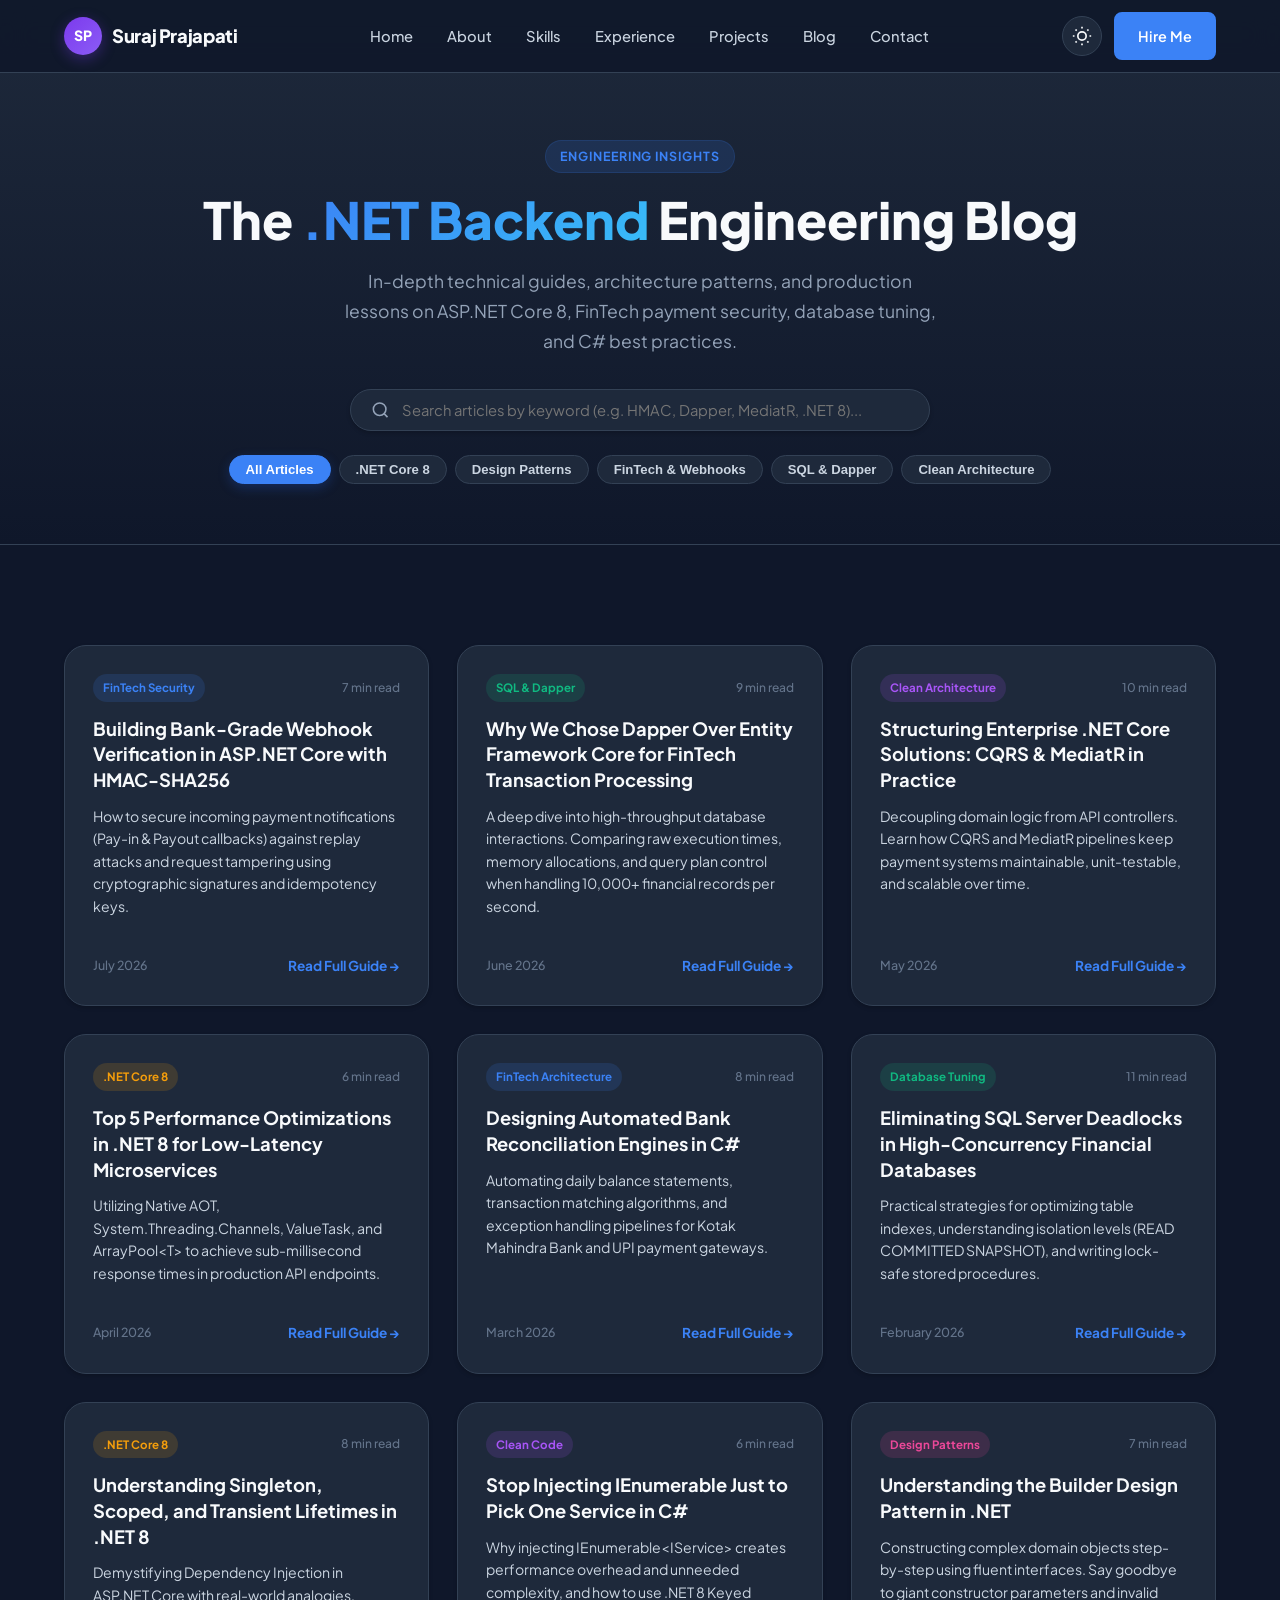
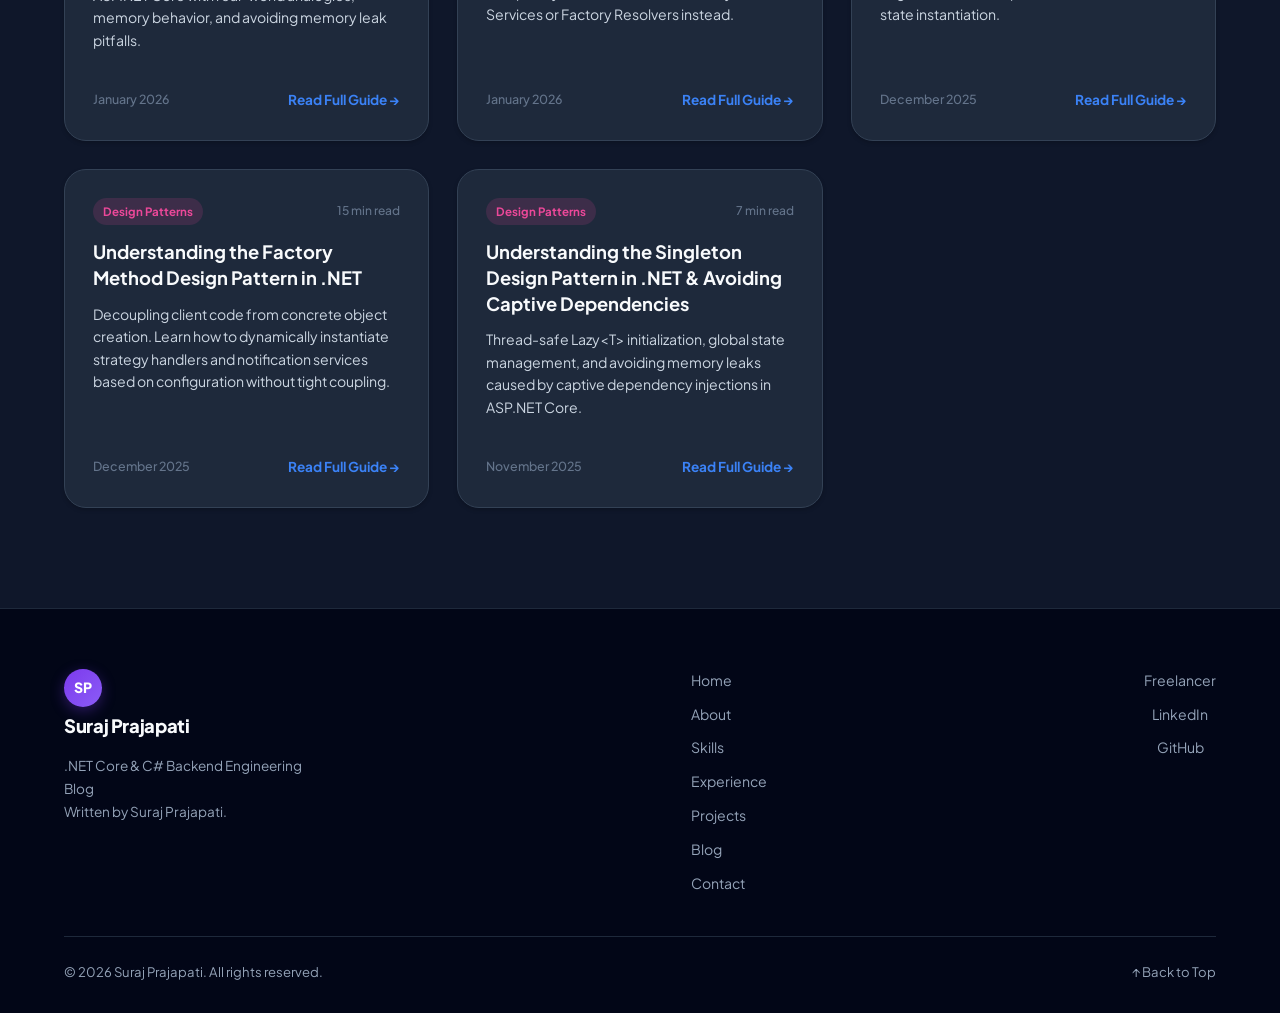
==== commit 093f3ca4: "Update portfolio website with projects and blog pages" ====
--- a/blog.html
+++ b/blog.html
@@ -17,14 +17,15 @@
   <nav class="navbar" id="navbar">
     <div class="nav-container">
       <a href="index.html" class="nav-logo">
-        <span class="logo-bracket">&lt;</span>SP<span class="logo-bracket">/&gt;</span>
+        <div class="logo-avatar">SP</div>
+        <span class="logo-name">Suraj Prajapati</span>
       </a>
       <ul class="nav-links" id="navLinks">
         <li><a href="index.html#hero" class="nav-link">Home</a></li>
         <li><a href="index.html#about" class="nav-link">About</a></li>
         <li><a href="index.html#skills" class="nav-link">Skills</a></li>
         <li><a href="index.html#experience" class="nav-link">Experience</a></li>
-        <li><a href="index.html#projects" class="nav-link">Projects</a></li>
+        <li><a href="projects.html" class="nav-link">Projects</a></li>
         <li><a href="blog.html" class="nav-link active">Blog</a></li>
         <li><a href="index.html#contact" class="nav-link">Contact</a></li>
       </ul>
@@ -58,6 +59,7 @@
         <div class="blog-tags-filter" id="blogFilterTags">
           <button class="filter-tag active" data-tag="all">All Articles</button>
           <button class="filter-tag" data-tag="netcore">.NET Core 8</button>
+          <button class="filter-tag" data-tag="patterns">Design Patterns</button>
           <button class="filter-tag" data-tag="fintech">FinTech & Webhooks</button>
           <button class="filter-tag" data-tag="database">SQL & Dapper</button>
           <button class="filter-tag" data-tag="architecture">Clean Architecture</button>
@@ -77,13 +79,13 @@
             <span class="blog-badge fintech">FinTech Security</span>
             <span class="blog-read-time">7 min read</span>
           </div>
-          <h2 class="blog-card-title">Building Bank-Grade Webhook Verification in ASP.NET Core with HMAC-SHA256</h2>
+          <h2 class="blog-card-title"><a href="blogs/fintech/hmac-webhooks.html" style="color:inherit; text-decoration:none;">Building Bank-Grade Webhook Verification in ASP.NET Core with HMAC-SHA256</a></h2>
           <p class="blog-card-excerpt">
             How to secure incoming payment notifications (Pay-in & Payout callbacks) against replay attacks and request tampering using cryptographic signatures and idempotency keys.
           </p>
           <div class="blog-card-footer">
             <span class="blog-date">July 2026</span>
-            <button class="read-article-btn" onclick="openBlogModal('post-1')">Read Article →</button>
+            <a href="blogs/fintech/hmac-webhooks.html" class="read-article-btn">Read Full Guide →</a>
           </div>
         </article>
 
@@ -93,13 +95,13 @@
             <span class="blog-badge database">SQL & Dapper</span>
             <span class="blog-read-time">9 min read</span>
           </div>
-          <h2 class="blog-card-title">Why We Chose Dapper Over Entity Framework Core for FinTech Transaction Processing</h2>
+          <h2 class="blog-card-title"><a href="blogs/sql/dapper-vs-efcore.html" style="color:inherit; text-decoration:none;">Why We Chose Dapper Over Entity Framework Core for FinTech Transaction Processing</a></h2>
           <p class="blog-card-excerpt">
             A deep dive into high-throughput database interactions. Comparing raw execution times, memory allocations, and query plan control when handling 10,000+ financial records per second.
           </p>
           <div class="blog-card-footer">
             <span class="blog-date">June 2026</span>
-            <button class="read-article-btn" onclick="openBlogModal('post-2')">Read Article →</button>
+            <a href="blogs/sql/dapper-vs-efcore.html" class="read-article-btn">Read Full Guide →</a>
           </div>
         </article>
 
@@ -109,13 +111,13 @@
             <span class="blog-badge architecture">Clean Architecture</span>
             <span class="blog-read-time">10 min read</span>
           </div>
-          <h2 class="blog-card-title">Structuring Enterprise .NET Core Solutions: CQRS & MediatR in Practice</h2>
+          <h2 class="blog-card-title"><a href="blogs/architecture/cqrs-mediatr.html" style="color:inherit; text-decoration:none;">Structuring Enterprise .NET Core Solutions: CQRS & MediatR in Practice</a></h2>
           <p class="blog-card-excerpt">
             Decoupling domain logic from API controllers. Learn how CQRS and MediatR pipelines keep payment systems maintainable, unit-testable, and scalable over time.
           </p>
           <div class="blog-card-footer">
             <span class="blog-date">May 2026</span>
-            <button class="read-article-btn" onclick="openBlogModal('post-3')">Read Article →</button>
+            <a href="blogs/architecture/cqrs-mediatr.html" class="read-article-btn">Read Full Guide →</a>
           </div>
         </article>
 
@@ -125,13 +127,13 @@
             <span class="blog-badge netcore">.NET Core 8</span>
             <span class="blog-read-time">6 min read</span>
           </div>
-          <h2 class="blog-card-title">Top 5 Performance Optimizations in .NET 8 for Low-Latency Microservices</h2>
+          <h2 class="blog-card-title"><a href="blogs/dotnet/net8-performance.html" style="color:inherit; text-decoration:none;">Top 5 Performance Optimizations in .NET 8 for Low-Latency Microservices</a></h2>
           <p class="blog-card-excerpt">
             Utilizing Native AOT, System.Threading.Channels, ValueTask, and ArrayPool&lt;T&gt; to achieve sub-millisecond response times in production API endpoints.
           </p>
           <div class="blog-card-footer">
             <span class="blog-date">April 2026</span>
-            <button class="read-article-btn" onclick="openBlogModal('post-4')">Read Article →</button>
+            <a href="blogs/dotnet/net8-performance.html" class="read-article-btn">Read Full Guide →</a>
           </div>
         </article>
 
@@ -141,13 +143,13 @@
             <span class="blog-badge fintech">FinTech Architecture</span>
             <span class="blog-read-time">8 min read</span>
           </div>
-          <h2 class="blog-card-title">Designing Automated Bank Reconciliation Engines in C#</h2>
+          <h2 class="blog-card-title"><a href="blogs/fintech/bank-reconciliation.html" style="color:inherit; text-decoration:none;">Designing Automated Bank Reconciliation Engines in C#</a></h2>
           <p class="blog-card-excerpt">
             Automating daily balance statements, transaction matching algorithms, and exception handling pipelines for Kotak Mahindra Bank and UPI payment gateways.
           </p>
           <div class="blog-card-footer">
             <span class="blog-date">March 2026</span>
-            <button class="read-article-btn" onclick="openBlogModal('post-5')">Read Article →</button>
+            <a href="blogs/fintech/bank-reconciliation.html" class="read-article-btn">Read Full Guide →</a>
           </div>
         </article>
 
@@ -157,13 +159,93 @@
             <span class="blog-badge database">Database Tuning</span>
             <span class="blog-read-time">11 min read</span>
           </div>
-          <h2 class="blog-card-title">Eliminating SQL Server Deadlocks in High-Concurrency Financial Databases</h2>
+          <h2 class="blog-card-title"><a href="blogs/sql/deadlocks-tuning.html" style="color:inherit; text-decoration:none;">Eliminating SQL Server Deadlocks in High-Concurrency Financial Databases</a></h2>
           <p class="blog-card-excerpt">
             Practical strategies for optimizing table indexes, understanding isolation levels (READ COMMITTED SNAPSHOT), and writing lock-safe stored procedures.
           </p>
           <div class="blog-card-footer">
             <span class="blog-date">February 2026</span>
-            <button class="read-article-btn" onclick="openBlogModal('post-6')">Read Article →</button>
+            <a href="blogs/sql/deadlocks-tuning.html" class="read-article-btn">Read Full Guide →</a>
+          </div>
+        </article>
+
+        <!-- ARTICLE 7: LIFETIMES -->
+        <article class="blog-card" data-category="netcore" data-keywords="singleton scoped transient service lifetime dependency injection di net 8 c#">
+          <div class="blog-card-meta">
+            <span class="blog-badge netcore">.NET Core 8</span>
+            <span class="blog-read-time">8 min read</span>
+          </div>
+          <h2 class="blog-card-title"><a href="blogs/dotnet/di-lifetimes.html" style="color:inherit; text-decoration:none;">Understanding Singleton, Scoped, and Transient Lifetimes in .NET 8</a></h2>
+          <p class="blog-card-excerpt">
+            Demystifying Dependency Injection in ASP.NET Core with real-world analogies, memory behavior, and avoiding memory leak pitfalls.
+          </p>
+          <div class="blog-card-footer">
+            <span class="blog-date">January 2026</span>
+            <a href="blogs/dotnet/di-lifetimes.html" class="read-article-btn">Read Full Guide →</a>
+          </div>
+        </article>
+
+        <!-- ARTICLE 8: IENUMERABLE DI -->
+        <article class="blog-card" data-category="architecture" data-keywords="ienumerable dependency injection keyed services factory clean code refactoring c#">
+          <div class="blog-card-meta">
+            <span class="blog-badge architecture">Clean Code</span>
+            <span class="blog-read-time">6 min read</span>
+          </div>
+          <h2 class="blog-card-title"><a href="blogs/patterns/stop-ienumerable.html" style="color:inherit; text-decoration:none;">Stop Injecting IEnumerable Just to Pick One Service in C#</a></h2>
+          <p class="blog-card-excerpt">
+            Why injecting IEnumerable&lt;IService&gt; creates performance overhead and unneeded complexity, and how to use .NET 8 Keyed Services or Factory Resolvers instead.
+          </p>
+          <div class="blog-card-footer">
+            <span class="blog-date">January 2026</span>
+            <a href="blogs/patterns/stop-ienumerable.html" class="read-article-btn">Read Full Guide →</a>
+          </div>
+        </article>
+
+        <!-- ARTICLE 9: BUILDER PATTERN -->
+        <article class="blog-card" data-category="patterns" data-keywords="builder design pattern fluent API object creation c# net 8 gang of four">
+          <div class="blog-card-meta">
+            <span class="blog-badge patterns">Design Patterns</span>
+            <span class="blog-read-time">7 min read</span>
+          </div>
+          <h2 class="blog-card-title"><a href="blogs/patterns/builder-pattern.html" style="color:inherit; text-decoration:none;">Understanding the Builder Design Pattern in .NET</a></h2>
+          <p class="blog-card-excerpt">
+            Constructing complex domain objects step-by-step using fluent interfaces. Say goodbye to giant constructor parameters and invalid state instantiation.
+          </p>
+          <div class="blog-card-footer">
+            <span class="blog-date">December 2025</span>
+            <a href="blogs/patterns/builder-pattern.html" class="read-article-btn">Read Full Guide →</a>
+          </div>
+        </article>
+
+        <!-- ARTICLE 10: FACTORY METHOD -->
+        <article class="blog-card" data-category="patterns" data-keywords="factory method design pattern creational polymorphism payment gateway c#">
+          <div class="blog-card-meta">
+            <span class="blog-badge patterns">Design Patterns</span>
+            <span class="blog-read-time">15 min read</span>
+          </div>
+          <h2 class="blog-card-title"><a href="blogs/patterns/factory-pattern.html" style="color:inherit; text-decoration:none;">Understanding the Factory Method Design Pattern in .NET</a></h2>
+          <p class="blog-card-excerpt">
+            Decoupling client code from concrete object creation. Learn how to dynamically instantiate strategy handlers and notification services based on configuration without tight coupling.
+          </p>
+          <div class="blog-card-footer">
+            <span class="blog-date">December 2025</span>
+            <a href="blogs/patterns/factory-pattern.html" class="read-article-btn">Read Full Guide →</a>
+          </div>
+        </article>
+
+        <!-- ARTICLE 11: SINGLETON PATTERN -->
+        <article class="blog-card" data-category="patterns" data-keywords="singleton design pattern thread safety lazy initialization captive dependency c#">
+          <div class="blog-card-meta">
+            <span class="blog-badge patterns">Design Patterns</span>
+            <span class="blog-read-time">7 min read</span>
+          </div>
+          <h2 class="blog-card-title"><a href="blogs/patterns/singleton-pattern.html" style="color:inherit; text-decoration:none;">Understanding the Singleton Design Pattern in .NET & Avoiding Captive Dependencies</a></h2>
+          <p class="blog-card-excerpt">
+            Thread-safe Lazy&lt;T&gt; initialization, global state management, and avoiding memory leaks caused by captive dependency injections in ASP.NET Core.
+          </p>
+          <div class="blog-card-footer">
+            <span class="blog-date">November 2025</span>
+            <a href="blogs/patterns/singleton-pattern.html" class="read-article-btn">Read Full Guide →</a>
           </div>
         </article>
 
@@ -187,7 +269,8 @@
       <div class="footer-content">
         <div class="footer-brand">
           <a href="index.html" class="nav-logo">
-            <span class="logo-bracket">&lt;</span>SP<span class="logo-bracket">/&gt;</span>
+            <div class="logo-avatar">SP</div>
+            <span class="logo-name">Suraj Prajapati</span>
           </a>
           <p>.NET Core & C# Backend Engineering Blog<br/>Written by Suraj Prajapati.</p>
         </div>
@@ -207,7 +290,7 @@
         </div>
       </div>
       <div class="footer-bottom">
-        <p>© 2026 Suraj Prajapati. Crafted with HTML5, CSS3 & JavaScript.</p>
+        <p>© 2026 Suraj Prajapati. All rights reserved.</p>
         <a href="#" class="back-to-top">↑ Back to Top</a>
       </div>
     </div>
--- a/style.css
+++ b/style.css
@@ -113,9 +113,19 @@
   height: 72px; display: flex; align-items: center; justify-content: space-between;
 }
 .nav-logo {
-  font-family: var(--font-code); font-size: 1.3rem; font-weight: 700; color: var(--primary);
-}
-.logo-bracket { color: var(--text-xlight); }
+  display: inline-flex; align-items: center; gap: 10px; text-decoration: none; transition: var(--transition);
+}
+.logo-avatar {
+  width: 38px; height: 38px; border-radius: 50%;
+  background: linear-gradient(135deg, #7c3aed, #8b5cf6); color: #ffffff;
+  font-family: var(--font-main); font-size: .88rem; font-weight: 800;
+  display: flex; align-items: center; justify-content: center;
+  box-shadow: 0 4px 14px rgba(124, 58, 237, 0.35); flex-shrink: 0;
+}
+.logo-name {
+  font-family: var(--font-main); font-size: 1.15rem; font-weight: 800; color: var(--text-dark); letter-spacing: -0.02em;
+}
+.nav-logo:hover { transform: translateY(-1px); }
 .nav-links { display: flex; gap: 6px; }
 .nav-link {
   color: var(--text-med); font-size: .92rem; font-weight: 500;
@@ -123,6 +133,14 @@
 }
 .nav-link:hover, .nav-link.active { color: var(--primary); background: var(--primary-light); }
 .nav-actions { display: flex; align-items: center; gap: 12px; }
+.lang-converter { display: flex; align-items: center; gap: 6px; }
+.goog-te-gadget-simple {
+  background-color: var(--bg-card) !important; border: 1px solid var(--border) !important;
+  padding: 4px 8px !important; border-radius: var(--radius-sm) !important;
+  font-size: .8rem !important; color: var(--text-dark) !important;
+}
+.goog-te-gadget-simple img { display: none !important; }
+.goog-te-menu-value span { color: var(--text-dark) !important; font-weight: 600 !important; }
 .theme-toggle {
   background: var(--bg-card); border: 1px solid var(--border);
   color: var(--text-dark); width: 40px; height: 40px; border-radius: 50%;
@@ -543,6 +561,7 @@
 .blog-badge.database { background: rgba(16, 185, 129, 0.15); color: #10b981; }
 .blog-badge.architecture { background: rgba(168, 85, 247, 0.15); color: #a855f7; }
 .blog-badge.netcore { background: rgba(245, 158, 11, 0.15); color: #f59e0b; }
+.blog-badge.patterns { background: rgba(236, 72, 153, 0.15); color: #ec4899; }
 
 .blog-read-time { font-size: .75rem; color: var(--text-xlight); font-weight: 500; }
 .blog-card-title { font-size: 1.15rem; font-weight: 700; margin-bottom: 12px; line-height: 1.4; color: var(--text-dark); }
@@ -572,9 +591,43 @@
   font-size: 1.8rem; color: var(--text-xlight); cursor: pointer; transition: var(--transition);
 }
 .blog-modal-close:hover { color: var(--primary); }
-.blog-article-body h2 { font-size: 1.6rem; margin-bottom: 12px; }
+.blog-article-body h2 { font-size: 1.6rem; margin: 32px 0 14px 0; font-weight: 800; color: var(--text-dark); }
+.blog-article-body h3 { font-size: 1.35rem; margin: 28px 0 12px 0; font-weight: 800; color: var(--text-dark); border-left: 4px solid var(--primary); padding-left: 12px; line-height: 1.35; }
 .blog-article-body p { margin-bottom: 16px; color: var(--text-med); font-size: 1rem; line-height: 1.8; }
 .blog-article-body pre { background: #090d16; border: 1px solid var(--border); border-radius: var(--radius-sm); padding: 16px; font-family: var(--font-code); font-size: .85rem; color: #38bdf8; margin: 20px 0; overflow-x: auto; }
+
+/* 2-Column Documentation & Sidebar Layout (Yogesh Hadiya Style) */
+.blog-breadcrumb {
+  font-size: .85rem; color: var(--text-xlight); margin-bottom: 16px; display: flex; align-items: center; gap: 8px;
+}
+.blog-breadcrumb a { color: var(--text-light); text-decoration: none; transition: var(--transition); }
+.blog-breadcrumb a:hover { color: var(--primary); }
+
+.blog-hashtag-pills { display: flex; flex-wrap: wrap; gap: 8px; margin: 18px 0 28px 0; }
+.hashtag-pill {
+  font-size: .78rem; font-weight: 600; color: #a855f7; background: rgba(168, 85, 247, 0.12);
+  padding: 4px 12px; border-radius: 100px; border: 1px solid rgba(168, 85, 247, 0.2);
+}
+
+.blog-layout-2col {
+  display: grid; grid-template-columns: 1fr 290px; gap: 36px; align-items: start;
+}
+
+.on-this-page-card {
+  position: sticky; top: 100px; background: var(--bg-card); border: 1px solid var(--border);
+  border-radius: var(--radius-md); padding: 22px; box-shadow: var(--shadow-sm);
+}
+.on-this-page-title {
+  font-size: .85rem; font-weight: 800; letter-spacing: 1.5px; text-transform: uppercase;
+  color: var(--text-xlight); margin-bottom: 16px; border-bottom: 1px solid var(--border); padding-bottom: 8px;
+}
+.on-this-page-list { list-style: none; padding: 0; margin: 0; display: flex; flex-direction: column; gap: 10px; }
+.on-this-page-list li a {
+  font-size: .88rem; color: var(--text-light); text-decoration: none; transition: var(--transition); line-height: 1.4; display: block;
+}
+.on-this-page-list li a:hover, .on-this-page-list li a.active {
+  color: var(--primary); font-weight: 600; transform: translateX(3px);
+}
 
 /* =============================================
    RESPONSIVE
